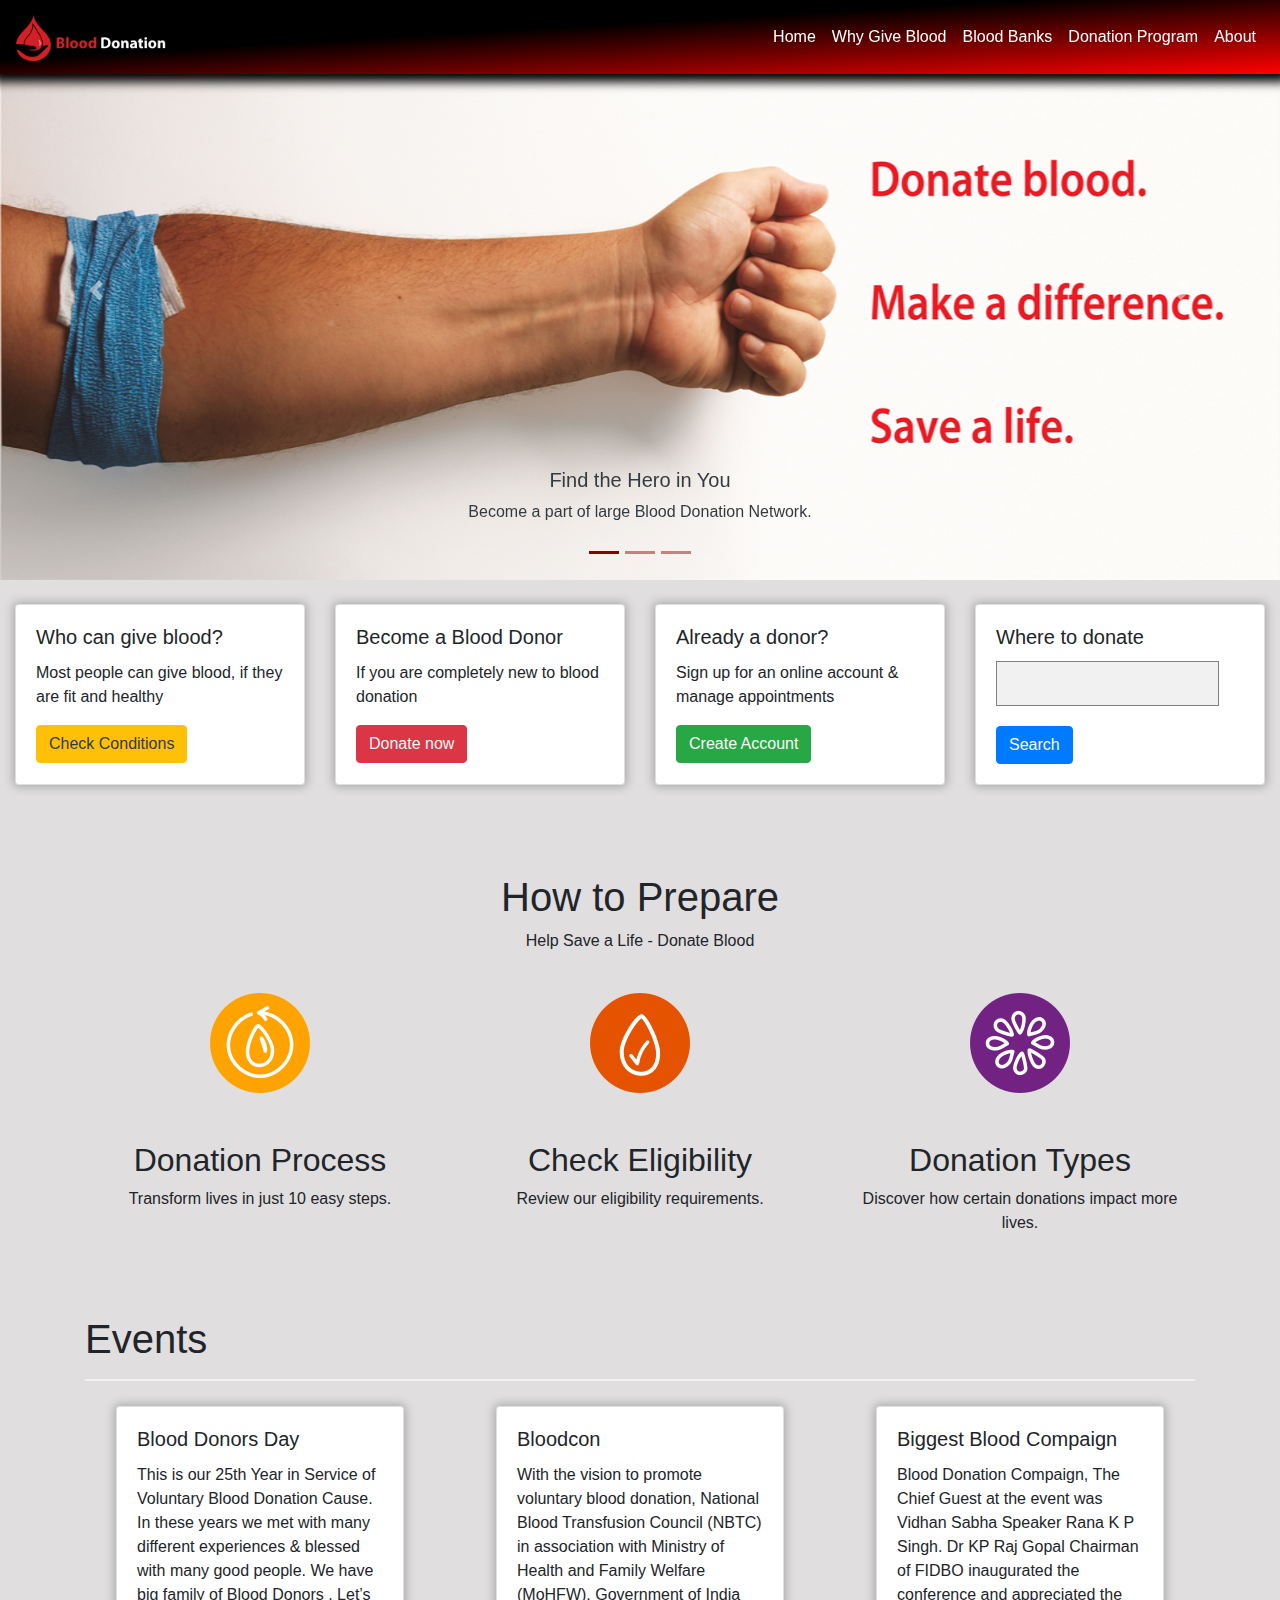
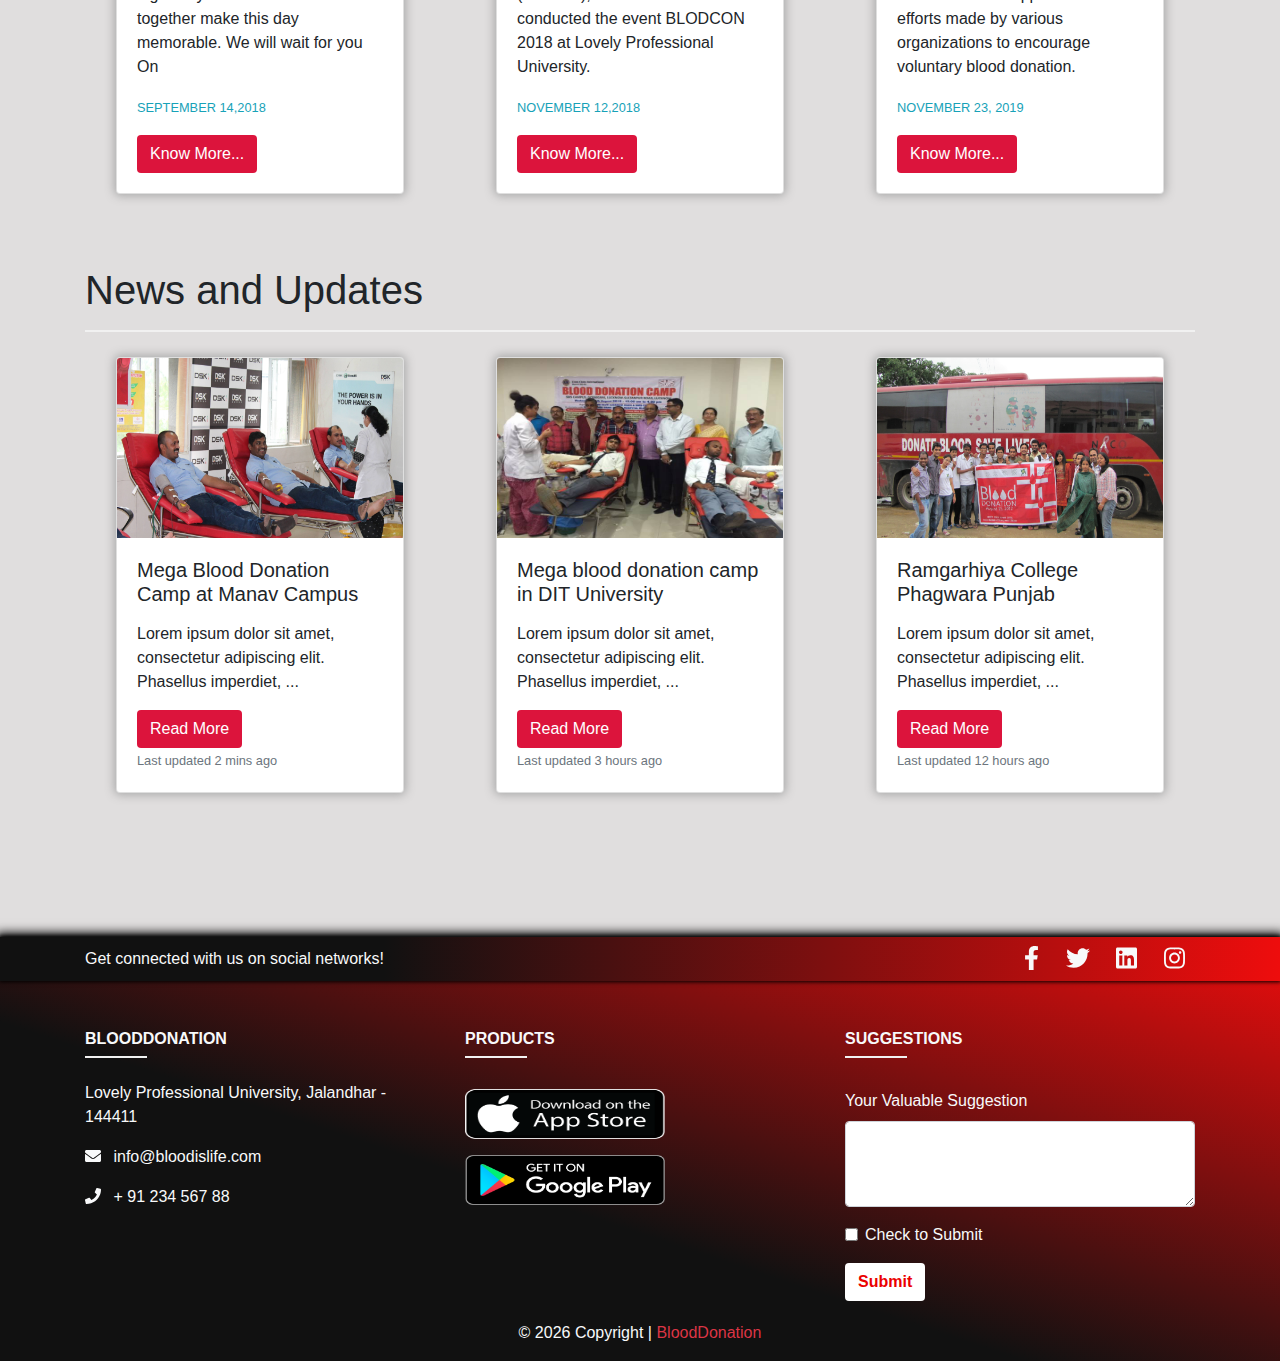
==== blood-Donation/bloodislife-master/bloodislife-master/index.html @ 784d89b3 "Add files via upload" ====
<!DOCTYPE html>
<html>
<head>
	<title>Blood Donation</title>
	
	<link rel="shortcut icon" href="./icons/fevicon.png" type="image/png">
	<link rel="stylesheet" href="./css/font-awesome-5.11.2.min.css">
	<link rel="stylesheet" href="./css/bootstrap-4.3.1.min.css">
	<link rel="stylesheet" href="./css/bootstrap-grid-4.3.1.min.css">
	<link rel="stylesheet" href="./css/bootstrap-reboot-4.3.1.min.css">
	<link rel="stylesheet" href="./css/style.css">

	<script src="./js/jquery-3.4.1.min.js"></script>
	<script src="./js/angular-1.7.8.min.js"></script>
	<script src="./js/angular-route-1.7.8.min.js"></script>
	<script src="./js/font-awesome-5.11.2.min.js"></script>
	<script src="./js/popper-1.14.7.min.js"></script>
	<script src="./js/bootstrap-4.3.1.min.js"></script>
	<script src="./js/bootstrap.bundle-4.3.1.min.js"></script>

	<meta name="viewport" content="width=device-width, initial-scale=1">

</head>
<body ng-app="bloodApp" style="background-color: rgb(224, 222, 222);">

	<!-- Navigation starts here -->
	<nav class="navbar navbar-expand-md navbar-dark fixed-top nb">
		<a href="#" class="navbar-brand"><img src="./icons/logo.png" style="width: 150px;"></a>
		<button class="navbar-toggler" type="button" data-toggle="collapse" data-target="#navbarCollapse">
			<span class="navbar-toggler-icon"></span>
		</button>

		<div class="collapse navbar-collapse text-center" id="navbarCollapse">
			<ul class="navbar-nav ml-auto">
				<li class="navbar-item"><a href="#/!" class="nav-link text-white pop-nav">Home</a></li>
				<li class="navbar-item"><a href="#!/whyblood" class="nav-link text-white pop-nav">Why Give Blood</a></li>
				<li class="navbar-item"><a href="#!/banks" class="nav-link text-white pop-nav">Blood Banks</a></li>
				<li class="navbar-item"><a href="#!/donation" class="nav-link text-white pop-nav">Donation Program</a></li>
				<li class="navbar-item"><a href="#!/about" class="nav-link text-white pop-nav">About</a></li>
			</ul>	
		</div>
	</nav>
	<!-- Navigation ends here -->

	<!-- Main Content starts here -->
	<main id="main-content mt-5 pt-5" ng-view></main>
	<!-- Main Content ends here -->

	<!-- Footer starts here -->
	<footer class="page-footer font-small text-light" style="background: linear-gradient(to left bottom,#ee0d0d, #111 60%); box-shadow: 0px 0px 10px 4px #000;">

		<div style="background: linear-gradient(to left,#ee0d0d , #111 70%); box-shadow: 0px 0px 4px 1px #000;">
			<div class="container">
		
				<!-- Grid row-->
				<div class="row py-1 d-flex align-items-center">
		
				<!-- Grid column -->
				<div class="col-md-6 col-lg-5 text-center text-md-left mb-3 mb-md-0">
					<h6 class="mb-0">Get connected with us on social networks!</h6>
				</div>
				<!-- Grid column -->
		
				<!-- Grid column -->
				<div class="col-md-6 col-lg-7 text-center text-md-right">
					<!-- Facebook -->
					<a class="fb-ic">
					<i class="fab fa-facebook-f white-text"> </i>
					</a>
					<!-- Twitter -->
					<a class="tw-ic">
					<i class="fab fa-twitter white-text"> </i>
					</a>
					<!--Linkedin -->
					<a class="li-ic">
					<i class="fab fa-linkedin white-text"> </i>
					</a>
					<!--Instagram-->
					<a class="ins-ic">
					<i class="fab fa-instagram white-text"> </i>
					</a>
				</div>
				<!-- Grid column -->
				</div>
				<!-- Grid row-->
		
			</div>
		</div>
		
		<!-- Footer Links -->
		<div class="container text-center text-md-left mt-5">
			<!-- Grid row -->
			<div class="row mt-1">
				<!-- Grid column -->
				<div class="col-md-4 col-lg-4 col-xl-4 mx-auto mb-1">
					<!-- Content -->
					<h6 class="text-uppercase font-weight-bold">BloodDonation</h6>
					<hr class="deep-purple accent-2 mb-3 mt-0 d-inline-block mx-auto" style="width: 60px;">
					<p>
						Lovely Professional University, Jalandhar - 144411
					</p>
					<p>
						<i class="fas fa-envelope mr-2"></i> info@bloodislife.com
					</p>
					<p>
						<i class="fas fa-phone mr-2"></i> + 91 234 567 88
					</p>
				</div>
				<!-- Grid column -->
		
				<!-- Grid column -->
				<div class="col-md-4 col-lg-4 col-xl-4 mx-auto mb-1">
					<!-- Links -->
					<h6 class="text-uppercase font-weight-bold">Products</h6>
					<hr class="deep-purple accent-2 mb-4 mt-0 d-inline-block mx-auto" style="width: 60px;">
					<p>
						<a href="#!"><img src="icons/apple_store.png" class="app-store" alt="Apple Store"></a>
					</p>
					<p>
						<a href="#!"><img src="icons/google_store.png" class="app-store" alt="Google Store"></a>
					</p>
				</div>
				<!-- Grid column -->

				<!-- Grid column -->
				<div class="col-md-4 col-lg-4 col-xl-4 mx-auto mb-1">
					<!-- Links -->
					<h6 class="text-uppercase font-weight-bold">Suggestions</h6>
					<hr class="deep-purple accent-2 mb-4 mt-0 d-inline-block mx-auto" style="width: 60px;">
					<div id="suggestionAlert"></div>
					<form id="suggestionForm" onsubmit="suggestions()">
						<div class="form-group">
							<label for="suggestionFormTextarea">Your Valuable Suggestion</label>
							<textarea class="form-control" id="suggestionText" rows="3"></textarea>
						</div>
						<div class="form-group form-check">
							<input type="checkbox" class="form-check-input" id="suggestionCheck">
							<label class="form-check-label" for="suggestionCheck">Check to Submit</label>
						</div>
						<button type="submit" class="btn" style="background: rgb(255, 255, 255); color: #eb0000; font-weight: bolder;">Submit</button>
					</form>
				</div>
				<!-- Grid column -->
			</div>
			<!-- Grid row -->	
		</div>
		<!-- Footer Links -->
		
		<!-- Copyright -->
		<div class="footer-copyright text-center py-3">&copy; <script>document.write(new Date().getFullYear());</script> Copyright | 
			<a class="text-danger" href="#!"> BloodDonation</a>
		</div>
		<!-- Copyright -->
		
	</footer>
	<!-- Footer ends here -->

	<script src="js/main.js"></script>
</body>
</html>
---- blood-Donation/bloodislife-master/bloodislife-master/css/style.css ----
*{
    margin: 0;
    padding: 0;
}
    
/* ================== */
/* Custom Scroll Bar */

::-webkit-scrollbar {
    width: 15px;
    background: transparent;
    opacity: 0;
}
/* Track */
::-webkit-scrollbar-track {
    box-shadow: inset 0 0 1px grey; 
    background: black;
}
/* Handle */
::-webkit-scrollbar-thumb {
    background: linear-gradient(to bottom, red, #000); 
    border-radius: 10px;
}
/* Handle on hover */
::-webkit-scrollbar-thumb:hover {
    background: linear-gradient(to bottom,#000, red);
}

/* ============================= */
/* ======== Slideshow ========== */

.carousel-indicators li {
    background-color: rgb(148, 18, 18);
}
.carousel-indicators .active {
    background-color: darkred;
}

#bloodCarousel{
    width: 100%;
    height: 580px;
    overflow: hidden;
    z-index: 8;
}

/* ============================= */
/* ====== Circular Icons ======= */

.imageIcon
{
    border-radius: 50%;
    height: 100px;
    width: 100px;
    color: white;
}

/* ========================== */
/* == Navbar Customization == */

.nb{
    box-shadow: 0px 0px 10px 8px #000;
    z-index: 10;
    background-image: linear-gradient(to bottom right,#000 40%, red);	
}

.navbar-nav .active{
    font-weight: bolder;
    border-bottom: 2px solid white;
}

/* ============================= */
/* Navigation Transition Effects */
.pop-nav
{
	transition: .5s;
}
.pop-nav:hover{
    font-weight: bold;
    transform: scale(1.1);
}

/* ====================================== */
/* ========= Cards Popup Effect ========= */
.pop-card{
    height: 100%;
    transition: .3s;
    box-shadow: 0px 0px 10px 2px #aaa;
}

.pop-card:hover{
    transform: scale(1.1);
    box-shadow: 0px 0px 15px 5px #999;
}

/* =============================== */
/* ====== Transition Effects ===== */
.pop-trans{
    transition: .3s;
    box-shadow: 0px 0px 10px 2px #aaa;
}

.pop-trans:hover{
    transform: scale(1.05);
    box-shadow: 0px 0px 15px 5px #999;
}

/* ============================ */
/* ===== Read More Buttons ==== */
[id^=moreText] {
    display: none;
}

/* ======== Forms ============ */
/* ========= SignUp Form =========  */
/* Float cancel and signup buttons and add an equal width */

/* The Modal (background) */
.modal {
    display: none; /* Hidden by default */
    position: fixed; /* Stay in place */
    z-index: 500; /* Sit on top */
    left: 0;
    top: 0;
    width: 100%; /* Full width */
    height: 100%; /* Full height */
    overflow: auto; /* Enable scroll if needed */
    background-color: #474e5dec;
    padding-top: 40px;
}
/* Modal Content/Box */
.modal-content {
    background-color: #fefefe;
    margin: .5% auto auto auto; /* 5% from the top, 15% from the bottom and centered */
    border: 1px solid #888;
    border-radius: 20px;
    width: 80%; /* Could be more or less, depending on screen size */
}

/* The Close Button (x) */
.close {
    position: absolute;
    right: 2%;
    top: 1%;
    font-size: 40px;
    font-weight: bold;
    color: #f11c1c;
}
  
.close:hover, .close:focus {
    color: #ff0d00;
    cursor: pointer;
}

/* ========================== */
/* Style the horizontal ruler */
hr {
    border: 1px solid #f1f1f1;
    margin-bottom: 25px;
}
 
/* =============================== */
/* Button Theme Reddish Pink Color */
.btn_crimson{
    background-color: crimson;
    color: white;
}
.btn_crimson:hover{
    color: white;
}

/* =================== */
/* Footer Social Icons */

[class$=ic]{
    cursor: pointer;
    padding: 5px 10px;
    font-size: 1.5rem;
}
[class$=ic]:hover{
    cursor: pointer;
    text-align: center;
    background: rgba(51, 51, 51, 0.2);
}
.app-store{
    width: 200px;
    height: 50px;
}

/* ================ */
/* Responsive Image */
@media screen and (max-width:768px) {
    img {
        width:100%;
    }
}

/* ================ */
/* Parallax Effect */
.parallax-container{
    height: 100%;
    font-size: 1rem;
    font-family: "Oswald", sans-serif;
    font-weight: lighter;
    line-height: 1.8em;
    color: white;
}

.pimg1{
    background-image: url('../images/blood_1.jpg');
    min-height: 80vh;
}
.pimg2{
    background-image: url('../images/blood_2.jpeg');
    min-height: 80vh;
}
.pimg3{
    background-image: url('../images/blood_3.jpg');
    min-height: 80vh;
}
.pimg1, .pimg2, .pimg3{
    position: relative;
    background-position: center;
    background-size: cover;
    background-repeat: no-repeat;
    background-attachment: fixed;
}

.section{
    position: relative;
    padding: 40px 80px;
}
.section-light{
    background-color: white;
    color: #111;
}
.section .block{
    padding: 0 15%;
    font-size: 14px;
}
.section .block h2{
    text-transform: uppercase;
    font-size: 28px;
}
#video-blood{
    position: absolute;
    right: 20%;
    width: 28%;
    height: 35%;
}
@media screen and (max-width: 680px){
    #video-blood{
        position: relative;
        margin: auto;
        margin-left: 4vw;
        width: 100%;
        padding: 0;
    }
    .section .block{
        margin: 0;
        padding:  10px 0;
        width: 100%;
    }
}
.block ul li{
    padding: 0;
    margin-left: 40px;
    line-height: 1.2rem;
}

.ptext{
    position: absolute;
    top: 42%;
    width: 100%;
    height: auto;
    
    text-align: center;
    font-size: 5vw;
    letter-spacing: 10px;
    text-transform: uppercase;
}

.ptext .border{
    color: #fff;
    padding: 20px;
}

.ptext .border .trans{
    background-color: transparent;
}

@media screen and (max-width: 568px){
    .pimg1, .pimg2, .pimg3{
        background-attachment: scroll;
    }
}

/* ======================= */
/* ===== About Page ====== */
.team-icons {
    margin: 15px 0;
}

.btn-dark{
    background-color: #000;
}

.dev-img{
    display: block;
    margin-left: auto;
    margin-right: auto;
    width: 100%;
    height: 200px;
}
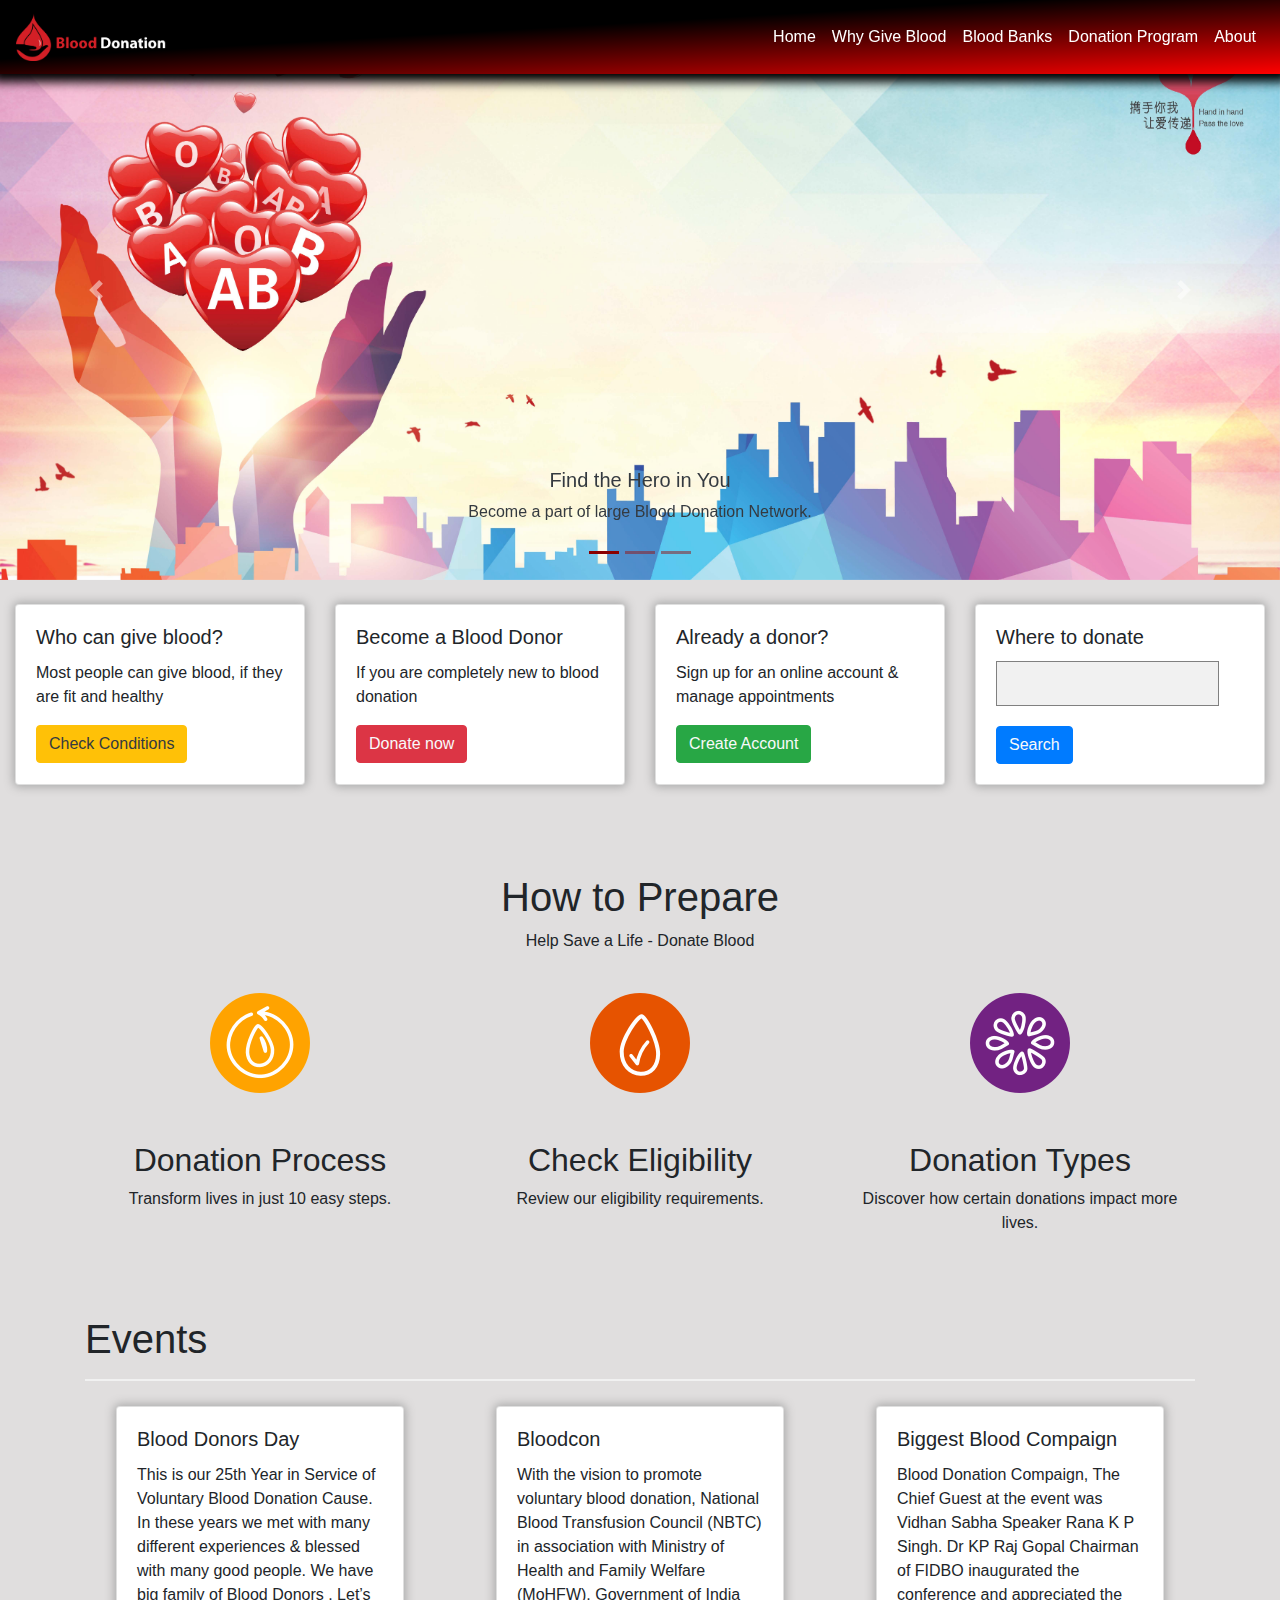
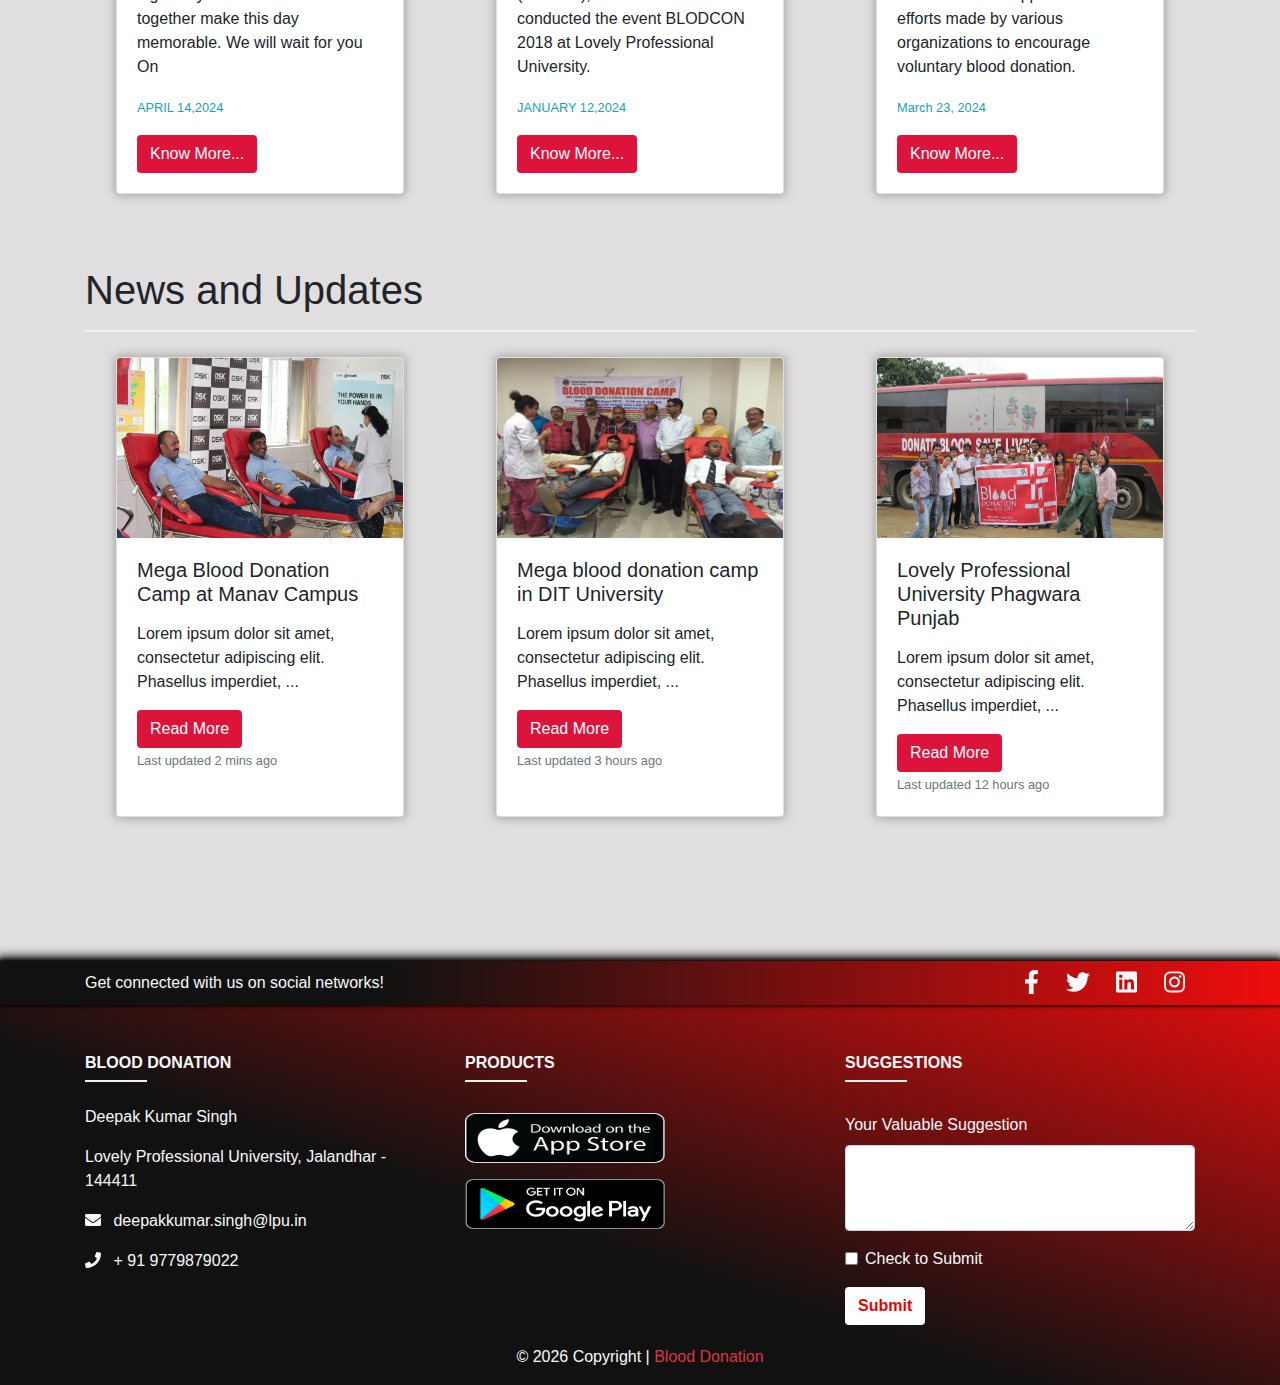
==== commit 978bbbe9: "Add files via upload" ====
--- a/blood-Donation/bloodislife-master/bloodislife-master/index.html
+++ b/blood-Donation/bloodislife-master/bloodislife-master/index.html
@@ -94,16 +94,19 @@
 				<!-- Grid column -->
 				<div class="col-md-4 col-lg-4 col-xl-4 mx-auto mb-1">
 					<!-- Content -->
-					<h6 class="text-uppercase font-weight-bold">BloodDonation</h6>
+					<h6 class="text-uppercase font-weight-bold">Blood Donation</h6>
 					<hr class="deep-purple accent-2 mb-3 mt-0 d-inline-block mx-auto" style="width: 60px;">
+					<p>
+						Deepak Kumar Singh
+					</p>
 					<p>
 						Lovely Professional University, Jalandhar - 144411
 					</p>
 					<p>
-						<i class="fas fa-envelope mr-2"></i> info@bloodislife.com
+						<i class="fas fa-envelope mr-2"></i> deepakkumar.singh@lpu.in
 					</p>
 					<p>
-						<i class="fas fa-phone mr-2"></i> + 91 234 567 88
+						<i class="fas fa-phone mr-2"></i> + 91 9779879022
 					</p>
 				</div>
 				<!-- Grid column -->
@@ -148,7 +151,7 @@
 		
 		<!-- Copyright -->
 		<div class="footer-copyright text-center py-3">&copy; <script>document.write(new Date().getFullYear());</script> Copyright | 
-			<a class="text-danger" href="#!"> BloodDonation</a>
+			<a class="text-danger" href="#!"> Blood Donation</a>
 		</div>
 		<!-- Copyright -->
 		
